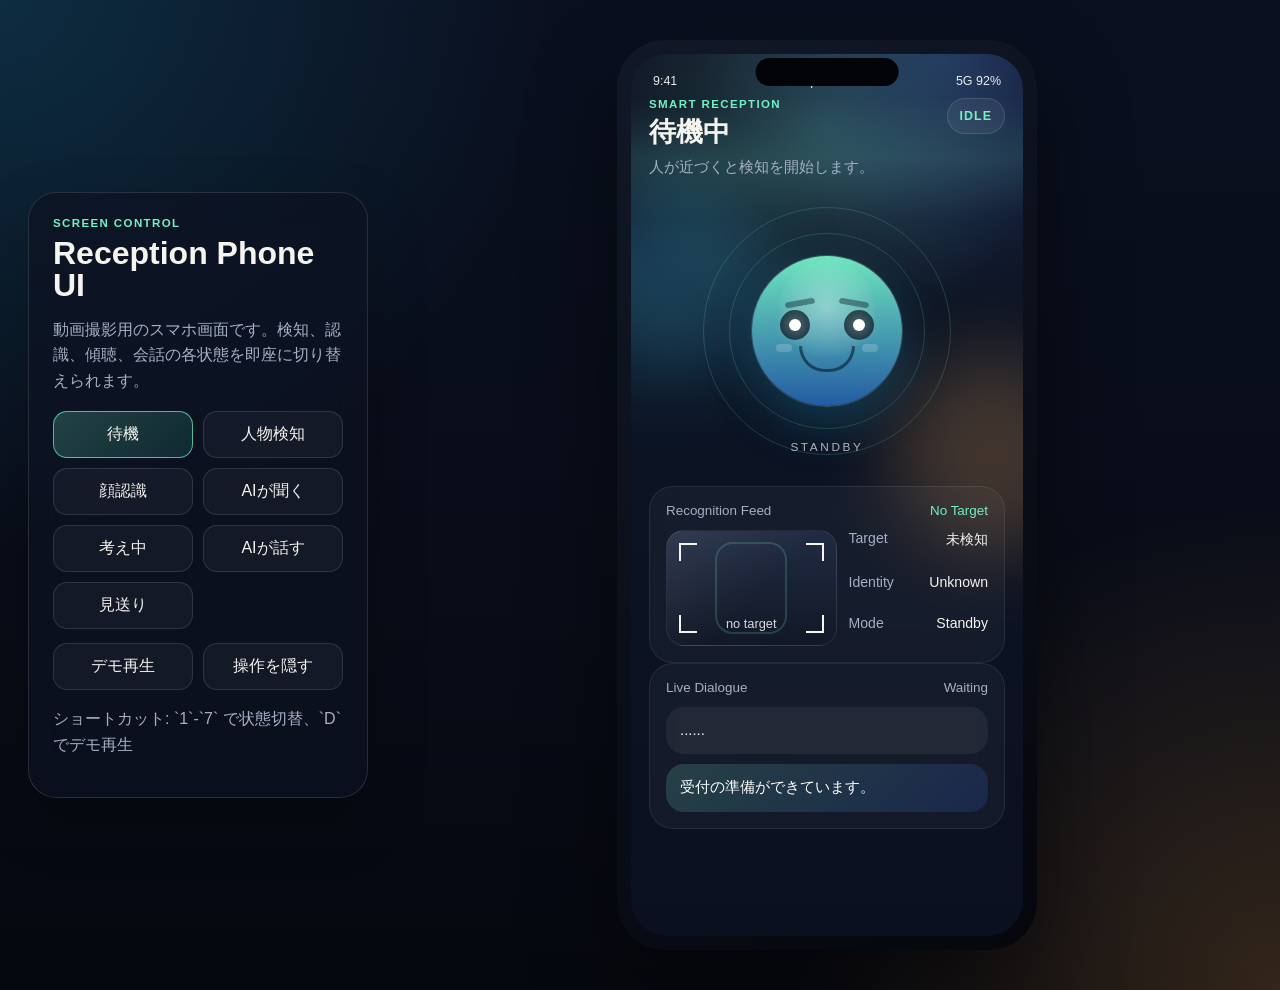
==== application/screen/index.html @ 1849380a "first commit" ====
<!doctype html>
<html lang="ja">
<head>
  <meta charset="utf-8">
  <meta name="viewport" content="width=device-width, initial-scale=1">
  <title>Reception Screen</title>
  <link rel="stylesheet" href="./styles.css">
</head>
<body>
  <main class="stage">
    <section class="director-panel">
      <div class="panel-card">
        <p class="eyebrow">Screen Control</p>
        <h1>Reception Phone UI</h1>
        <p class="panel-copy">
          動画撮影用のスマホ画面です。検知、認識、傾聴、会話の各状態を即座に切り替えられます。
        </p>
        <div class="state-grid">
          <button class="state-button is-active" data-set-state="idle">待機</button>
          <button class="state-button" data-set-state="detecting">人物検知</button>
          <button class="state-button" data-set-state="recognized">顔認識</button>
          <button class="state-button" data-set-state="listening">AIが聞く</button>
          <button class="state-button" data-set-state="thinking">考え中</button>
          <button class="state-button" data-set-state="speaking">AIが話す</button>
          <button class="state-button" data-set-state="farewell">見送り</button>
        </div>
        <div class="action-row">
          <button class="ghost-button" id="run-demo">デモ再生</button>
          <button class="ghost-button" id="toggle-overlay">操作を隠す</button>
        </div>
        <p class="panel-note">ショートカット: `1`-`7` で状態切替、`D` でデモ再生</p>
      </div>
    </section>

    <section class="phone-shell" aria-label="smartphone screen mockup">
      <div class="phone-frame">
        <div class="phone-screen" data-state="idle">
          <div class="status-bar">
            <span>9:41</span>
            <span>Reception AI</span>
            <span>5G 92%</span>
          </div>

          <div class="ambient ambient-left"></div>
          <div class="ambient ambient-right"></div>
          <div class="scanline"></div>

          <header class="hero">
            <div class="hero-copy">
              <p class="eyebrow">Smart Reception</p>
              <h2 id="hero-title">待機中</h2>
              <p id="hero-subtitle">人が近づくと検知を開始します。</p>
            </div>
            <div class="state-pill" id="state-pill">IDLE</div>
          </header>

          <section class="avatar-zone">
            <div class="halo halo-outer"></div>
            <div class="halo halo-middle"></div>
            <div class="halo halo-inner"></div>

            <div class="assistant-face" id="assistant-face" aria-hidden="true">
              <div class="brow brow-left"></div>
              <div class="brow brow-right"></div>
              <div class="eye eye-left">
                <span class="eye-core"></span>
              </div>
              <div class="eye eye-right">
                <span class="eye-core"></span>
              </div>
              <div class="cheek cheek-left"></div>
              <div class="cheek cheek-right"></div>
              <div class="mouth">
                <span class="mouth-shape"></span>
              </div>
              <div class="voice-bars">
                <span></span><span></span><span></span><span></span><span></span>
              </div>
            </div>

            <div class="orbit-text" id="orbit-text">STANDBY</div>
          </section>

          <section class="feed-card">
            <div class="feed-head">
              <span class="feed-title">Recognition Feed</span>
              <span class="feed-badge" id="feed-badge">No Target</span>
            </div>
            <div class="feed-body">
              <div class="feed-camera">
                <div class="corner tl"></div>
                <div class="corner tr"></div>
                <div class="corner bl"></div>
                <div class="corner br"></div>
                <div class="target-box" id="target-box"></div>
                <div class="target-label" id="target-label">searching...</div>
              </div>
              <div class="feed-meta">
                <div class="meta-row">
                  <span class="meta-key">Target</span>
                  <span class="meta-value" id="meta-target">未検知</span>
                </div>
                <div class="meta-row">
                  <span class="meta-key">Identity</span>
                  <span class="meta-value" id="meta-identity">Unknown</span>
                </div>
                <div class="meta-row">
                  <span class="meta-key">Mode</span>
                  <span class="meta-value" id="meta-mode">Standby</span>
                </div>
              </div>
            </div>
          </section>

          <section class="dialogue-card">
            <div class="dialogue-head">
              <span>Live Dialogue</span>
              <span id="dialogue-stage">Waiting</span>
            </div>
            <div class="bubble bubble-user" id="bubble-user">......</div>
            <div class="bubble bubble-ai" id="bubble-ai">受付の準備ができています。</div>
          </section>
        </div>
      </div>
    </section>
  </main>

  <script src="./app.js"></script>
</body>
</html>
---- application/screen/styles.css ----
:root {
  --bg: #0b1220;
  --ink: #f6f4ef;
  --muted: #a6b0c5;
  --line: rgba(255, 255, 255, 0.12);
  --panel: rgba(13, 19, 34, 0.72);
  --accent: #73f0c5;
  --accent-strong: #35d4b6;
  --danger: #ff7a7a;
  --warm: #ffcb77;
  --phone-shadow: 0 30px 90px rgba(0, 0, 0, 0.45);
}

* {
  box-sizing: border-box;
}

body {
  margin: 0;
  min-height: 100vh;
  background:
    radial-gradient(circle at top left, rgba(29, 176, 216, 0.18), transparent 34%),
    radial-gradient(circle at bottom right, rgba(255, 171, 76, 0.18), transparent 30%),
    linear-gradient(180deg, #0a1020, #090d18 58%, #06080f);
  color: var(--ink);
  font-family: "Avenir Next", "Helvetica Neue", "Hiragino Sans", sans-serif;
}

body.app-live {
  display: grid;
  place-items: center;
}

.stage {
  max-width: 1460px;
  margin: 0 auto;
  min-height: 100vh;
  padding: 40px 28px;
  display: grid;
  grid-template-columns: 340px 1fr;
  gap: 34px;
  align-items: center;
}

.live-stage {
  width: 100%;
  min-height: 100vh;
  display: grid;
  place-items: center;
  padding: 18px;
}

.director-panel {
  position: relative;
  z-index: 2;
}

.panel-card {
  border: 1px solid var(--line);
  background: var(--panel);
  backdrop-filter: blur(18px);
  border-radius: 28px;
  padding: 24px;
  box-shadow: 0 24px 60px rgba(0, 0, 0, 0.22);
}

.eyebrow {
  margin: 0 0 8px;
  letter-spacing: 0.12em;
  text-transform: uppercase;
  color: var(--accent);
  font-size: 0.72rem;
  font-weight: 700;
}

.panel-card h1 {
  margin: 0 0 10px;
  font-size: 2rem;
  line-height: 1;
}

.panel-copy,
.panel-note {
  color: var(--muted);
  line-height: 1.6;
}

.state-grid {
  display: grid;
  grid-template-columns: 1fr 1fr;
  gap: 10px;
  margin-top: 18px;
}

.state-button,
.ghost-button {
  border: 1px solid rgba(255, 255, 255, 0.12);
  background: rgba(255, 255, 255, 0.04);
  color: var(--ink);
  border-radius: 14px;
  padding: 12px 14px;
  cursor: pointer;
  font: inherit;
  transition: transform 160ms ease, background 160ms ease, border-color 160ms ease;
}

.state-button:hover,
.ghost-button:hover {
  transform: translateY(-1px);
  border-color: rgba(115, 240, 197, 0.4);
}

.state-button.is-active {
  background: linear-gradient(135deg, rgba(115, 240, 197, 0.22), rgba(53, 212, 182, 0.12));
  border-color: rgba(115, 240, 197, 0.7);
}

.action-row {
  display: grid;
  grid-template-columns: 1fr 1fr;
  gap: 10px;
  margin-top: 14px;
}

.phone-shell {
  display: grid;
  place-items: center;
}

.live-phone-shell {
  width: 100%;
}

.phone-frame {
  width: min(420px, 92vw);
  aspect-ratio: 9 / 19.5;
  padding: 14px;
  border-radius: 48px;
  background:
    linear-gradient(145deg, #111827, #05070d),
    linear-gradient(180deg, rgba(255,255,255,0.12), transparent);
  box-shadow: var(--phone-shadow);
  position: relative;
}

.phone-frame::before {
  content: "";
  position: absolute;
  top: 18px;
  left: 50%;
  transform: translateX(-50%);
  width: 34%;
  height: 28px;
  border-radius: 999px;
  background: #030407;
  z-index: 3;
}

.phone-screen {
  position: relative;
  overflow: hidden;
  width: 100%;
  height: 100%;
  border-radius: 36px;
  padding: 18px 18px 22px;
  background:
    radial-gradient(circle at 50% 8%, rgba(115, 240, 197, 0.18), transparent 26%),
    radial-gradient(circle at 80% 0%, rgba(73, 122, 255, 0.24), transparent 26%),
    linear-gradient(180deg, #111827, #0c1424 40%, #0b1020 100%);
}

.status-bar,
.hero,
.feed-card,
.dialogue-card {
  position: relative;
  z-index: 2;
}

.status-bar {
  display: flex;
  justify-content: space-between;
  align-items: center;
  color: rgba(255, 255, 255, 0.9);
  font-size: 0.78rem;
  padding: 2px 4px 10px;
}

.hero {
  display: flex;
  justify-content: space-between;
  gap: 12px;
  align-items: flex-start;
}

.hero h2 {
  margin: 0;
  font-size: 1.7rem;
  line-height: 1.02;
}

.hero p:last-child {
  margin: 10px 0 0;
  color: var(--muted);
  font-size: 0.95rem;
  line-height: 1.45;
}

.state-pill {
  border-radius: 999px;
  padding: 10px 12px;
  background: rgba(255, 255, 255, 0.06);
  border: 1px solid rgba(255, 255, 255, 0.12);
  color: var(--accent);
  font-size: 0.78rem;
  letter-spacing: 0.08em;
  font-weight: 700;
}

.avatar-zone {
  position: relative;
  display: grid;
  place-items: center;
  min-height: 290px;
  margin: 8px 0 10px;
}

.halo,
.assistant-face,
.orbit-text,
.voice-bars,
.scanline,
.ambient,
.target-box,
.target-label {
  position: absolute;
}

.halo {
  border-radius: 50%;
  border: 1px solid rgba(115, 240, 197, 0.18);
}

.halo-outer {
  width: 248px;
  height: 248px;
}

.halo-middle {
  width: 196px;
  height: 196px;
}

.halo-inner {
  width: 144px;
  height: 144px;
}

.assistant-face {
  width: 150px;
  height: 150px;
  border-radius: 50%;
  background:
    radial-gradient(circle at 50% 35%, rgba(255,255,255,0.35), rgba(255,255,255,0.04) 38%, transparent 40%),
    linear-gradient(180deg, rgba(115,240,197,0.95), rgba(37,95,171,0.94));
  box-shadow:
    0 0 0 1px rgba(255,255,255,0.16),
    0 18px 48px rgba(30, 158, 198, 0.28);
}

.brow,
.eye,
.mouth,
.cheek {
  position: absolute;
}

.brow {
  top: 44px;
  width: 30px;
  height: 6px;
  border-radius: 999px;
  background: rgba(5, 16, 31, 0.4);
}

.brow-left { left: 33px; transform: rotate(-10deg); }
.brow-right { right: 33px; transform: rotate(10deg); }

.eye {
  top: 54px;
  width: 30px;
  height: 30px;
  border-radius: 50%;
  background: rgba(6, 16, 26, 0.75);
  display: grid;
  place-items: center;
  transform-origin: center 58%;
}

.eye-left { left: 28px; }
.eye-right { right: 28px; }

.eye-core {
  display: block;
  width: 12px;
  height: 12px;
  border-radius: 50%;
  background: white;
  box-shadow: 0 0 16px rgba(255,255,255,0.8);
}

.assistant-face.is-blinking .eye {
  transform: scaleY(0.14);
}

.assistant-face.is-blinking .eye-core {
  opacity: 0.15;
}

.cheek {
  top: 88px;
  width: 16px;
  height: 8px;
  border-radius: 999px;
  background: rgba(255,255,255,0.18);
}

.cheek-left { left: 24px; }
.cheek-right { right: 24px; }

.mouth {
  left: 50%;
  bottom: 34px;
  transform: translateX(-50%);
  width: 56px;
  height: 26px;
  border-radius: 0 0 30px 30px;
  border: 3px solid rgba(6, 16, 26, 0.54);
  border-top: 0;
}

.mouth-shape {
  display: block;
  width: 100%;
  height: 100%;
}

.voice-bars {
  inset: auto 50% 12px auto;
  transform: translateX(50%);
  display: flex;
  gap: 4px;
  align-items: end;
  opacity: 0;
  pointer-events: none;
}

.voice-bars span {
  display: block;
  width: 4px;
  height: 12px;
  border-radius: 999px;
  background: rgba(255,255,255,0.78);
}

.orbit-text {
  bottom: 22px;
  letter-spacing: 0.22em;
  text-transform: uppercase;
  font-size: 0.74rem;
  color: rgba(255, 255, 255, 0.68);
}

.feed-card,
.dialogue-card {
  border: 1px solid rgba(255, 255, 255, 0.08);
  background: rgba(255, 255, 255, 0.04);
  backdrop-filter: blur(10px);
  border-radius: 24px;
  padding: 16px;
}

.feed-card {
  margin-top: 8px;
}

.feed-head,
.dialogue-head {
  display: flex;
  justify-content: space-between;
  align-items: center;
  margin-bottom: 12px;
  color: var(--muted);
  font-size: 0.84rem;
}

.feed-badge {
  color: var(--accent);
}

.feed-body {
  display: grid;
  grid-template-columns: 1.1fr 0.9fr;
  gap: 12px;
}

.feed-camera {
  min-height: 116px;
  border-radius: 18px;
  border: 1px solid rgba(255,255,255,0.08);
  background:
    linear-gradient(135deg, rgba(255,255,255,0.08), transparent 55%),
    linear-gradient(180deg, #202b43, #121826);
  position: relative;
  overflow: hidden;
}

.feed-image,
.camera-video {
  position: absolute;
  inset: 0;
  width: 100%;
  height: 100%;
  object-fit: cover;
}

.feed-image {
  z-index: 0;
  opacity: 0.96;
}

.camera-video {
  opacity: 0;
  pointer-events: none;
}

.corner {
  position: absolute;
  width: 18px;
  height: 18px;
  border-color: rgba(255,255,255,0.55);
  z-index: 1;
}

.corner.tl { top: 12px; left: 12px; border-top: 2px solid; border-left: 2px solid; }
.corner.tr { top: 12px; right: 12px; border-top: 2px solid; border-right: 2px solid; }
.corner.bl { bottom: 12px; left: 12px; border-bottom: 2px solid; border-left: 2px solid; }
.corner.br { bottom: 12px; right: 12px; border-bottom: 2px solid; border-right: 2px solid; }

.target-box {
  width: 72px;
  height: 92px;
  left: 50%;
  top: 50%;
  transform: translate(-50%, -50%);
  border: 2px solid rgba(115,240,197,0.92);
  border-radius: 18px;
  opacity: 0.2;
}

.target-label {
  left: 50%;
  bottom: 14px;
  transform: translateX(-50%);
  color: rgba(255,255,255,0.84);
  font-size: 0.8rem;
  z-index: 1;
}

.feed-meta {
  display: grid;
  gap: 10px;
}

.meta-row {
  display: flex;
  justify-content: space-between;
  gap: 8px;
  font-size: 0.88rem;
}

.meta-key {
  color: var(--muted);
}

.meta-value {
  text-align: right;
}

.bubble {
  border-radius: 18px;
  padding: 13px 14px;
  line-height: 1.45;
  font-size: 0.93rem;
}

.bubble + .bubble {
  margin-top: 10px;
}

.bubble-user {
  background: rgba(255,255,255,0.06);
  color: #e8efff;
}

.bubble-ai {
  background: linear-gradient(135deg, rgba(115,240,197,0.18), rgba(60,110,255,0.16));
  color: white;
}

.ambient {
  width: 200px;
  height: 200px;
  border-radius: 50%;
  filter: blur(40px);
  opacity: 0.22;
}

.ambient-left {
  left: -60px;
  top: 120px;
  background: #47d1ff;
}

.ambient-right {
  right: -70px;
  top: 300px;
  background: #ffad53;
}

.scanline {
  left: 0;
  width: 100%;
  height: 120px;
  background: linear-gradient(180deg, transparent, rgba(115,240,197,0.1), transparent);
  mix-blend-mode: screen;
  animation: scan 3.8s linear infinite;
}

.phone-screen[data-state="idle"] .halo {
  animation: pulseIdle 5s ease-in-out infinite;
}

.phone-screen[data-state="detecting"] .scanline,
.phone-screen[data-state="recognized"] .scanline {
  animation-duration: 1.8s;
}

.phone-screen[data-state="detecting"] .eye {
  top: 52px;
  box-shadow: 0 0 16px rgba(255,255,255,0.14);
  animation: detectLook 1.7s ease-in-out infinite;
}

.phone-screen[data-state="detecting"] .eye-core {
  animation: detectCore 1.7s ease-in-out infinite;
}

.phone-screen[data-state="detecting"] .brow-left {
  transform: rotate(-4deg) translateY(-4px);
}

.phone-screen[data-state="detecting"] .brow-right {
  transform: rotate(4deg) translateY(-4px);
}

.phone-screen[data-state="detecting"] .halo-outer {
  border-color: rgba(115, 240, 197, 0.34);
  box-shadow: 0 0 28px rgba(115, 240, 197, 0.1);
}

.phone-screen[data-state="detecting"] .target-box,
.phone-screen[data-state="recognized"] .target-box {
  opacity: 1;
  animation: targetPulse 1s ease-in-out infinite;
}

.phone-screen[data-state="recognized"] .target-label {
  color: var(--warm);
}

.phone-screen[data-state="recognized"] .halo-outer {
  border-color: rgba(255, 203, 119, 0.58);
  box-shadow: 0 0 44px rgba(255, 203, 119, 0.16);
  animation: ringFast 1.35s ease-in-out infinite;
}

.phone-screen[data-state="recognized"] .halo-middle {
  border-color: rgba(255, 203, 119, 0.38);
}

.phone-screen[data-state="recognized"] .assistant-face {
  box-shadow:
    0 0 0 1px rgba(255,255,255,0.2),
    0 18px 52px rgba(255, 184, 72, 0.22);
}

.phone-screen[data-state="recognized"] .cheek {
  background: rgba(255, 216, 160, 0.34);
  opacity: 1;
}

.phone-screen[data-state="recognized"] .mouth {
  width: 62px;
  height: 22px;
  border-radius: 0 0 44px 44px;
}

.phone-screen[data-state="recognized"] .orbit-text {
  color: rgba(255, 203, 119, 0.96);
}

.phone-screen[data-state="listening"] .halo-outer,
.phone-screen[data-state="thinking"] .halo-middle,
.phone-screen[data-state="speaking"] .halo-inner {
  animation: ringFast 1.2s ease-in-out infinite;
}

.phone-screen[data-state="listening"] .eye {
  top: 52px;
  width: 30px;
  height: 30px;
  box-shadow: 0 0 18px rgba(255,255,255,0.18);
  animation: listeningLook 2.6s ease-in-out infinite;
}

.phone-screen[data-state="listening"] .eye-left {
  left: 28px;
}

.phone-screen[data-state="listening"] .eye-right {
  right: 28px;
}

.phone-screen[data-state="listening"] .eye-core {
  width: 12px;
  height: 12px;
  box-shadow: 0 0 22px rgba(255,255,255,0.92);
}

.phone-screen[data-state="listening"] .brow-left {
  transform: rotate(-18deg) translateY(-2px);
}

.phone-screen[data-state="listening"] .brow-right {
  transform: rotate(18deg) translateY(-2px);
}

.phone-screen[data-state="listening"] .mouth {
  width: 34px;
  height: 16px;
  bottom: 38px;
  border-width: 2px;
  border-radius: 0 0 16px 16px;
}

.phone-screen[data-state="listening"] .cheek {
  opacity: 0.9;
}

.phone-screen[data-state="listening"] .halo-outer {
  border-color: rgba(115, 240, 197, 0.46);
  box-shadow: 0 0 36px rgba(115, 240, 197, 0.12);
}

.phone-screen[data-state="listening"] .halo-middle {
  border-color: rgba(115, 240, 197, 0.32);
}

.phone-screen[data-state="listening"] .orbit-text {
  color: rgba(115, 240, 197, 0.96);
  letter-spacing: 0.28em;
}

.phone-screen[data-state="listening"] .assistant-face {
  animation: attentiveTilt 2.4s ease-in-out infinite;
}

.phone-screen[data-state="thinking"] .eye-core {
  animation: lookAround 2s ease-in-out infinite;
}

.phone-screen[data-state="speaking"] .voice-bars {
  opacity: 0;
}

.phone-screen[data-state="speaking"] .voice-bars span {
  animation: talkBars 0.9s ease-in-out infinite;
}

.phone-screen[data-state="speaking"] .voice-bars span:nth-child(2) { animation-delay: 0.08s; }
.phone-screen[data-state="speaking"] .voice-bars span:nth-child(3) { animation-delay: 0.16s; }
.phone-screen[data-state="speaking"] .voice-bars span:nth-child(4) { animation-delay: 0.24s; }
.phone-screen[data-state="speaking"] .voice-bars span:nth-child(5) { animation-delay: 0.32s; }

.phone-screen[data-state="recognized"] .mouth,
.phone-screen[data-state="farewell"] .mouth {
  border-radius: 0 0 40px 40px;
}

.phone-screen[data-state="speaking"] .mouth {
  animation: mouthTalk 0.72s cubic-bezier(.4,0,.2,1) infinite;
}

.phone-screen[data-state="speaking"] .halo-outer {
  border-color: rgba(115, 240, 197, 0.46);
  box-shadow: 0 0 44px rgba(115, 240, 197, 0.14);
}

.phone-screen[data-state="speaking"] .assistant-face {
  box-shadow:
    0 0 0 1px rgba(255,255,255,0.16),
    0 18px 56px rgba(30, 158, 198, 0.34);
}

.phone-screen[data-state="farewell"] .assistant-face {
  box-shadow:
    0 0 0 1px rgba(255,255,255,0.16),
    0 18px 48px rgba(255, 121, 121, 0.26);
}

.phone-screen[data-state="farewell"] .halo {
  border-color: rgba(255, 122, 122, 0.24);
}

.director-panel.is-hidden {
  opacity: 0;
  pointer-events: none;
  transform: translateX(-16px);
}

.app-boot {
  position: absolute;
  inset: 0;
  z-index: 8;
  display: grid;
  place-items: center;
  padding: 24px;
  background: linear-gradient(180deg, rgba(5, 8, 15, 0.24), rgba(4, 8, 18, 0.88));
  backdrop-filter: blur(10px);
  transition: opacity 220ms ease;
}

.app-boot.is-hidden {
  opacity: 0;
  pointer-events: none;
}

.app-boot-card {
  width: 100%;
  max-width: 300px;
  border: 1px solid rgba(255, 255, 255, 0.12);
  background: rgba(10, 15, 27, 0.78);
  border-radius: 24px;
  padding: 22px 18px 18px;
  box-shadow: 0 22px 60px rgba(0, 0, 0, 0.26);
}

.app-boot-card h1 {
  margin: 0 0 10px;
  font-size: 1.7rem;
  line-height: 1.05;
}

.app-boot-card p {
  margin: 0;
  color: var(--muted);
  line-height: 1.5;
}

.app-boot-note {
  margin-top: 10px !important;
  font-size: 0.82rem;
}

.live-primary-button {
  width: 100%;
  margin-top: 18px;
  border: 0;
  border-radius: 18px;
  padding: 14px 16px;
  font: inherit;
  font-weight: 700;
  color: #08131f;
  background: linear-gradient(135deg, #73f0c5, #56d5ff);
  cursor: pointer;
  box-shadow: 0 12px 28px rgba(86, 213, 255, 0.22);
}

.live-primary-button:disabled {
  opacity: 0.7;
  cursor: wait;
}

.live-debug-pill {
  position: absolute;
  left: 16px;
  right: 16px;
  bottom: 14px;
  z-index: 5;
  padding: 8px 10px;
  border-radius: 999px;
  background: rgba(5, 11, 20, 0.62);
  border: 1px solid rgba(255, 255, 255, 0.08);
  color: rgba(255, 255, 255, 0.72);
  font-size: 0.74rem;
  letter-spacing: 0.02em;
  text-align: center;
  backdrop-filter: blur(8px);
}

.capture-canvas {
  display: none;
}

@keyframes pulseIdle {
  0%, 100% { transform: scale(1); opacity: 0.75; }
  50% { transform: scale(1.05); opacity: 1; }
}

@keyframes ringFast {
  0%, 100% { transform: scale(1); opacity: 0.65; }
  50% { transform: scale(1.08); opacity: 1; }
}

@keyframes targetPulse {
  0%, 100% { transform: translate(-50%, -50%) scale(1); }
  50% { transform: translate(-50%, -50%) scale(1.04); }
}

@keyframes lookAround {
  0%, 100% { transform: translateX(0); }
  25% { transform: translateX(-3px); }
  75% { transform: translateX(3px); }
}

@keyframes listeningLook {
  0%, 100% { transform: translateX(0) scaleY(1); }
  22% { transform: translateX(-2px) scaleY(1.03); }
  48% { transform: translateX(1px) scaleY(1.05); }
  72% { transform: translateX(-1px) scaleY(1.02); }
}

@keyframes detectLook {
  0%, 100% { transform: translateX(0) translateY(0); }
  20% { transform: translateX(-4px) translateY(-1px); }
  45% { transform: translateX(3px) translateY(0); }
  70% { transform: translateX(-2px) translateY(1px); }
}

@keyframes detectCore {
  0%, 100% { transform: translateX(0); }
  25% { transform: translateX(-2px); }
  60% { transform: translateX(2px); }
}

@keyframes mouthTalk {
  0%, 100% { transform: translateX(-50%) scaleX(0.96) scaleY(0.62); }
  22% { transform: translateX(-50%) scaleX(1.08) scaleY(1.1); }
  48% { transform: translateX(-50%) scaleX(0.92) scaleY(0.82); }
  74% { transform: translateX(-50%) scaleX(1.12) scaleY(1.24); }
}

@keyframes talkBars {
  0%, 100% { height: 8px; opacity: 0.45; }
  50% { height: 26px; opacity: 1; }
}

@keyframes attentiveTilt {
  0%, 100% { transform: translateY(0) rotate(0deg) scale(1); }
  25% { transform: translateY(-1px) rotate(-1deg) scale(1.01); }
  75% { transform: translateY(-1px) rotate(1deg) scale(1.01); }
}

@keyframes scan {
  0% { top: -110px; }
  100% { top: calc(100% + 10px); }
}

@media (max-width: 1100px) {
  .stage {
    grid-template-columns: 1fr;
    gap: 20px;
    padding: 24px 16px 40px;
  }
}
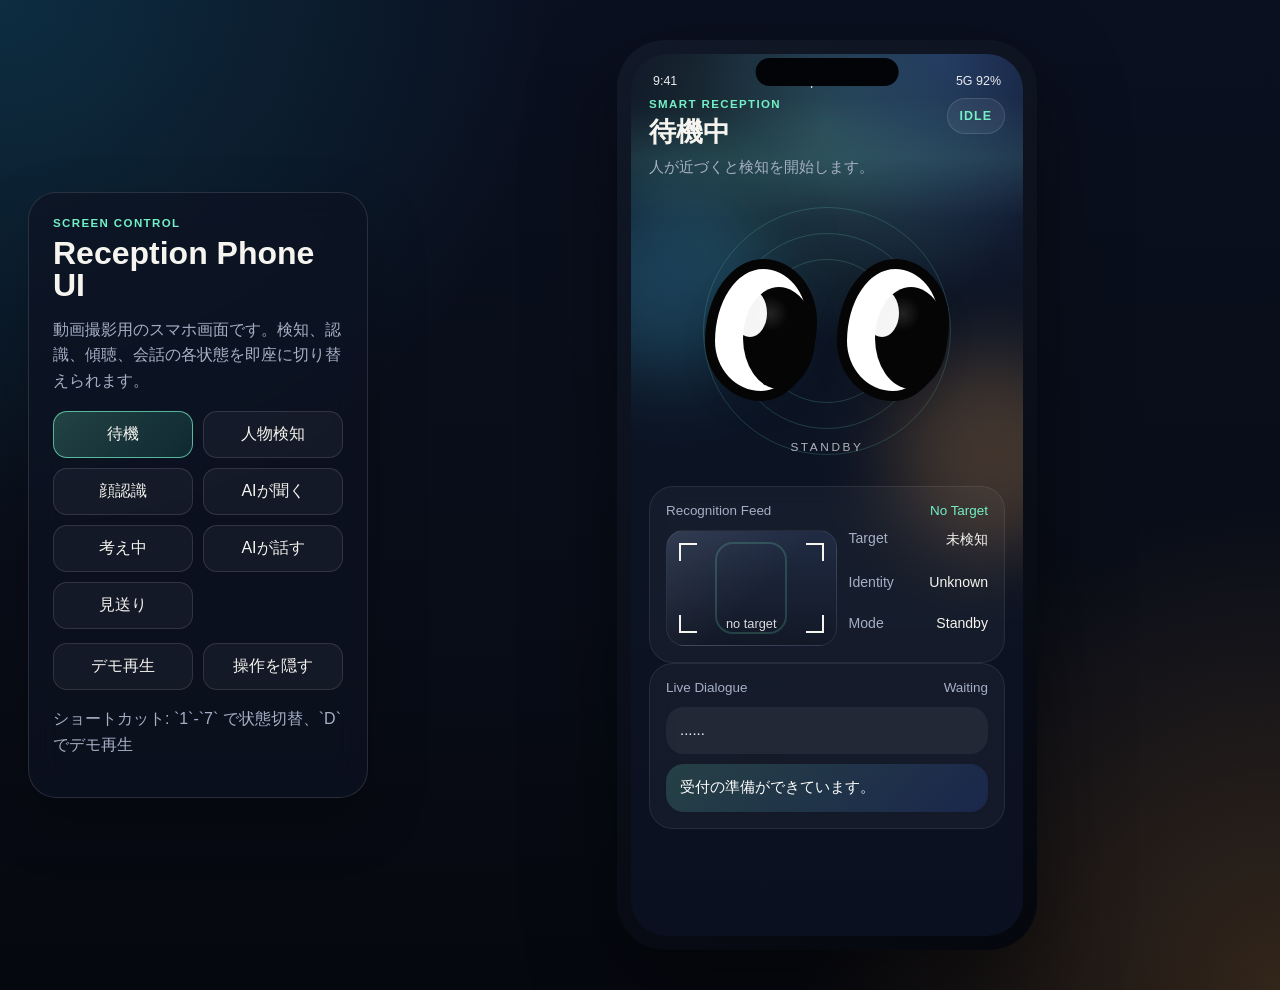
==== commit f6103108: "1641" ====
--- a/application/screen/index.html
+++ b/application/screen/index.html
@@ -34,7 +34,7 @@
 
     <section class="phone-shell" aria-label="smartphone screen mockup">
       <div class="phone-frame">
-        <div class="phone-screen" data-state="idle">
+        <div class="phone-screen demo-eyes" data-state="idle">
           <div class="status-bar">
             <span>9:41</span>
             <span>Reception AI</span>
@@ -58,23 +58,14 @@
             <div class="halo halo-outer"></div>
             <div class="halo halo-middle"></div>
             <div class="halo halo-inner"></div>
-
             <div class="assistant-face" id="assistant-face" aria-hidden="true">
-              <div class="brow brow-left"></div>
-              <div class="brow brow-right"></div>
               <div class="eye eye-left">
                 <span class="eye-core"></span>
+                <span class="eye-shine"></span>
               </div>
               <div class="eye eye-right">
                 <span class="eye-core"></span>
-              </div>
-              <div class="cheek cheek-left"></div>
-              <div class="cheek cheek-right"></div>
-              <div class="mouth">
-                <span class="mouth-shape"></span>
-              </div>
-              <div class="voice-bars">
-                <span></span><span></span><span></span><span></span><span></span>
+                <span class="eye-shine"></span>
               </div>
             </div>
 
--- a/application/screen/styles.css
+++ b/application/screen/styles.css
@@ -508,6 +508,14 @@
   color: white;
 }
 
+.dialogue-note {
+  min-height: 18px;
+  margin-top: 10px;
+  color: rgba(255, 255, 255, 0.68);
+  font-size: 0.74rem;
+  line-height: 1.4;
+}
+
 .ambient {
   width: 200px;
   height: 200px;
@@ -722,6 +730,86 @@
 .phone-screen[data-state="farewell"] .halo {
   border-color: rgba(255, 122, 122, 0.24);
 }
+
+.phone-screen.demo-eyes .assistant-face {
+  width: 280px;
+  height: 180px;
+  border-radius: 0;
+  background: none;
+  box-shadow: none;
+}
+
+.phone-screen.demo-eyes .brow,
+.phone-screen.demo-eyes .cheek,
+.phone-screen.demo-eyes .mouth,
+.phone-screen.demo-eyes .voice-bars {
+  display: none;
+}
+
+.phone-screen.demo-eyes .eye {
+  top: 18px;
+  width: 112px;
+  height: 142px;
+  border-radius: 52% 48% 50% 50% / 58% 44% 56% 42%;
+  background: #fff;
+  border: 10px solid #050505;
+  box-shadow: 0 12px 28px rgba(0, 0, 0, 0.08);
+  overflow: visible;
+  transform-origin: center 50%;
+}
+
+.phone-screen.demo-eyes .eye-left { left: 18px; }
+.phone-screen.demo-eyes .eye-right { right: 18px; }
+
+.phone-screen.demo-eyes .eye-core {
+  position: absolute;
+  left: 28px;
+  top: 18px;
+  width: 72px;
+  height: 102px;
+  border-radius: 50%;
+  background:
+    radial-gradient(circle at 38% 26%, rgba(255,255,255,0.12), transparent 20%),
+    #050505;
+  box-shadow: none;
+}
+
+.phone-screen.demo-eyes .eye-shine {
+  position: absolute;
+  left: 18px;
+  top: 20px;
+  width: 34px;
+  height: 48px;
+  border-radius: 50%;
+  background: rgba(255, 255, 255, 0.96);
+}
+
+.phone-screen.demo-eyes .assistant-face.is-blinking .eye {
+  transform: scaleY(0.08);
+}
+
+.phone-screen.demo-eyes .assistant-face.is-blinking .eye-core,
+.phone-screen.demo-eyes .assistant-face.is-blinking .eye-shine {
+  opacity: 0.12;
+}
+
+.phone-screen.demo-eyes[data-state="detecting"] .eye,
+.phone-screen.demo-eyes[data-state="listening"] .eye {
+  top: 16px;
+}
+
+.phone-screen.demo-eyes[data-state="detecting"] .eye-core {
+  animation: detectCore 1.7s ease-in-out infinite;
+}
+
+.phone-screen.demo-eyes[data-state="listening"] .eye-core {
+  animation: listeningLook 2.6s ease-in-out infinite;
+}
+
+.phone-screen.demo-eyes[data-state="thinking"] .eye-core {
+  animation: lookAround 2s ease-in-out infinite;
+}
+
 
 .director-panel.is-hidden {
   opacity: 0;
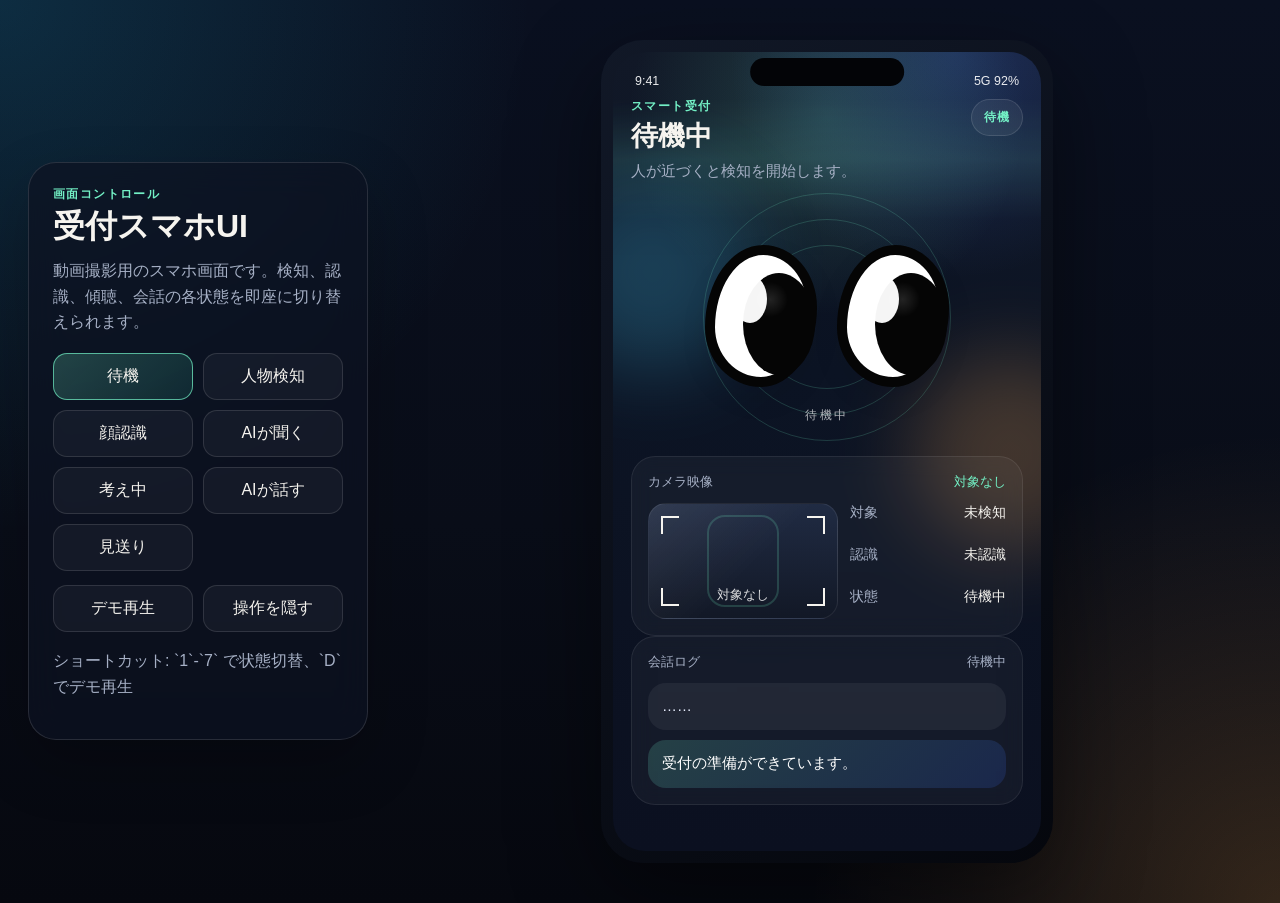
==== commit 4a933599: "1115" ====
--- a/application/screen/index.html
+++ b/application/screen/index.html
@@ -3,15 +3,15 @@
 <head>
   <meta charset="utf-8">
   <meta name="viewport" content="width=device-width, initial-scale=1">
-  <title>Reception Screen</title>
+  <title>受付画面デモ</title>
   <link rel="stylesheet" href="./styles.css">
 </head>
 <body>
   <main class="stage">
     <section class="director-panel">
       <div class="panel-card">
-        <p class="eyebrow">Screen Control</p>
-        <h1>Reception Phone UI</h1>
+        <p class="eyebrow">画面コントロール</p>
+        <h1>受付スマホUI</h1>
         <p class="panel-copy">
           動画撮影用のスマホ画面です。検知、認識、傾聴、会話の各状態を即座に切り替えられます。
         </p>
@@ -37,7 +37,7 @@
         <div class="phone-screen demo-eyes" data-state="idle">
           <div class="status-bar">
             <span>9:41</span>
-            <span>Reception AI</span>
+            <span>受付AI</span>
             <span>5G 92%</span>
           </div>
 
@@ -47,11 +47,11 @@
 
           <header class="hero">
             <div class="hero-copy">
-              <p class="eyebrow">Smart Reception</p>
+              <p class="eyebrow">スマート受付</p>
               <h2 id="hero-title">待機中</h2>
               <p id="hero-subtitle">人が近づくと検知を開始します。</p>
             </div>
-            <div class="state-pill" id="state-pill">IDLE</div>
+            <div class="state-pill" id="state-pill">待機</div>
           </header>
 
           <section class="avatar-zone">
@@ -69,13 +69,13 @@
               </div>
             </div>
 
-            <div class="orbit-text" id="orbit-text">STANDBY</div>
+            <div class="orbit-text" id="orbit-text">待機中</div>
           </section>
 
           <section class="feed-card">
             <div class="feed-head">
-              <span class="feed-title">Recognition Feed</span>
-              <span class="feed-badge" id="feed-badge">No Target</span>
+              <span class="feed-title">カメラ映像</span>
+              <span class="feed-badge" id="feed-badge">対象なし</span>
             </div>
             <div class="feed-body">
               <div class="feed-camera">
@@ -84,20 +84,20 @@
                 <div class="corner bl"></div>
                 <div class="corner br"></div>
                 <div class="target-box" id="target-box"></div>
-                <div class="target-label" id="target-label">searching...</div>
+                <div class="target-label" id="target-label">探索中…</div>
               </div>
               <div class="feed-meta">
                 <div class="meta-row">
-                  <span class="meta-key">Target</span>
+                  <span class="meta-key">対象</span>
                   <span class="meta-value" id="meta-target">未検知</span>
                 </div>
                 <div class="meta-row">
-                  <span class="meta-key">Identity</span>
-                  <span class="meta-value" id="meta-identity">Unknown</span>
+                  <span class="meta-key">認識</span>
+                  <span class="meta-value" id="meta-identity">未認識</span>
                 </div>
                 <div class="meta-row">
-                  <span class="meta-key">Mode</span>
-                  <span class="meta-value" id="meta-mode">Standby</span>
+                  <span class="meta-key">状態</span>
+                  <span class="meta-value" id="meta-mode">待機中</span>
                 </div>
               </div>
             </div>
@@ -105,10 +105,10 @@
 
           <section class="dialogue-card">
             <div class="dialogue-head">
-              <span>Live Dialogue</span>
-              <span id="dialogue-stage">Waiting</span>
+              <span>会話ログ</span>
+              <span id="dialogue-stage">待機中</span>
             </div>
-            <div class="bubble bubble-user" id="bubble-user">......</div>
+            <div class="bubble bubble-user" id="bubble-user">……</div>
             <div class="bubble bubble-ai" id="bubble-ai">受付の準備ができています。</div>
           </section>
         </div>
--- a/application/screen/styles.css
+++ b/application/screen/styles.css
@@ -9,6 +9,12 @@
   --danger: #ff7a7a;
   --warm: #ffcb77;
   --phone-shadow: 0 30px 90px rgba(0, 0, 0, 0.45);
+  --phone-frame-width: min(452px, 96vw);
+  --phone-frame-ratio: 0.5495;
+  --live-stage-pad-top: max(8px, env(safe-area-inset-top, 0px));
+  --live-stage-pad-right: max(8px, env(safe-area-inset-right, 0px));
+  --live-stage-pad-bottom: max(8px, env(safe-area-inset-bottom, 0px));
+  --live-stage-pad-left: max(8px, env(safe-area-inset-left, 0px));
 }
 
 * {
@@ -47,7 +53,11 @@
   min-height: 100vh;
   display: grid;
   place-items: center;
-  padding: 18px;
+  padding:
+    var(--live-stage-pad-top)
+    var(--live-stage-pad-right)
+    var(--live-stage-pad-bottom)
+    var(--live-stage-pad-left);
 }
 
 .director-panel {
@@ -132,10 +142,10 @@
 }
 
 .phone-frame {
-  width: min(420px, 92vw);
-  aspect-ratio: 9 / 19.5;
-  padding: 14px;
-  border-radius: 48px;
+  width: var(--phone-frame-width);
+  aspect-ratio: var(--phone-frame-ratio);
+  padding: 12px;
+  border-radius: 42px;
   background:
     linear-gradient(145deg, #111827, #05070d),
     linear-gradient(180deg, rgba(255,255,255,0.12), transparent);
@@ -161,8 +171,8 @@
   overflow: hidden;
   width: 100%;
   height: 100%;
-  border-radius: 36px;
-  padding: 18px 18px 22px;
+  border-radius: 32px;
+  padding: 18px 18px 20px;
   background:
     radial-gradient(circle at 50% 8%, rgba(115, 240, 197, 0.18), transparent 26%),
     radial-gradient(circle at 80% 0%, rgba(73, 122, 255, 0.24), transparent 26%),
@@ -208,7 +218,7 @@
 
 .state-pill {
   border-radius: 999px;
-  padding: 10px 12px;
+  padding: 9px 12px;
   background: rgba(255, 255, 255, 0.06);
   border: 1px solid rgba(255, 255, 255, 0.12);
   color: var(--accent);
@@ -221,8 +231,8 @@
   position: relative;
   display: grid;
   place-items: center;
-  min-height: 290px;
-  margin: 8px 0 10px;
+  min-height: 258px;
+  margin: 6px 0 10px;
 }
 
 .halo,
@@ -426,11 +436,13 @@
 
 .feed-image {
   z-index: 0;
-  opacity: 0.96;
+  opacity: 0;
+  pointer-events: none;
 }
 
 .camera-video {
-  opacity: 0;
+  z-index: 0;
+  opacity: 1;
   pointer-events: none;
 }
 
@@ -732,6 +744,8 @@
 }
 
 .phone-screen.demo-eyes .assistant-face {
+  --eye-offset-x: 0px;
+  --eye-offset-y: 0px;
   width: 280px;
   height: 180px;
   border-radius: 0;
@@ -772,6 +786,8 @@
     radial-gradient(circle at 38% 26%, rgba(255,255,255,0.12), transparent 20%),
     #050505;
   box-shadow: none;
+  transform: translate(var(--eye-offset-x), var(--eye-offset-y));
+  transition: transform 140ms ease-out;
 }
 
 .phone-screen.demo-eyes .eye-shine {
@@ -782,6 +798,8 @@
   height: 48px;
   border-radius: 50%;
   background: rgba(255, 255, 255, 0.96);
+  transform: translate(calc(var(--eye-offset-x) * 0.45), calc(var(--eye-offset-y) * 0.45));
+  transition: transform 140ms ease-out;
 }
 
 .phone-screen.demo-eyes .assistant-face.is-blinking .eye {
@@ -797,19 +815,6 @@
 .phone-screen.demo-eyes[data-state="listening"] .eye {
   top: 16px;
 }
-
-.phone-screen.demo-eyes[data-state="detecting"] .eye-core {
-  animation: detectCore 1.7s ease-in-out infinite;
-}
-
-.phone-screen.demo-eyes[data-state="listening"] .eye-core {
-  animation: listeningLook 2.6s ease-in-out infinite;
-}
-
-.phone-screen.demo-eyes[data-state="thinking"] .eye-core {
-  animation: lookAround 2s ease-in-out infinite;
-}
-
 
 .director-panel.is-hidden {
   opacity: 0;
@@ -972,3 +977,68 @@
     padding: 24px 16px 40px;
   }
 }
+
+@media (max-width: 640px) {
+  .live-stage {
+    padding:
+      var(--live-stage-pad-top)
+      var(--live-stage-pad-right)
+      var(--live-stage-pad-bottom)
+      var(--live-stage-pad-left);
+  }
+
+  .phone-frame {
+    border-radius: 34px;
+    padding: 10px;
+  }
+
+  .phone-frame::before {
+    top: 14px;
+    height: 24px;
+  }
+
+  .phone-screen {
+    border-radius: 28px;
+    padding: 16px 15px 18px;
+  }
+
+  .hero h2 {
+    font-size: 1.48rem;
+  }
+
+  .hero p:last-child {
+    font-size: 0.88rem;
+  }
+
+  .avatar-zone {
+    min-height: 220px;
+  }
+
+  .phone-screen.demo-eyes .assistant-face {
+    width: 236px;
+    height: 152px;
+  }
+
+  .phone-screen.demo-eyes .eye {
+    width: 95px;
+    height: 124px;
+  }
+
+  .phone-screen.demo-eyes .eye-core {
+    left: 22px;
+    top: 16px;
+    width: 62px;
+    height: 90px;
+  }
+
+  .phone-screen.demo-eyes .eye-shine {
+    left: 16px;
+    top: 18px;
+    width: 28px;
+    height: 42px;
+  }
+
+  .feed-body {
+    grid-template-columns: 1fr;
+  }
+}
